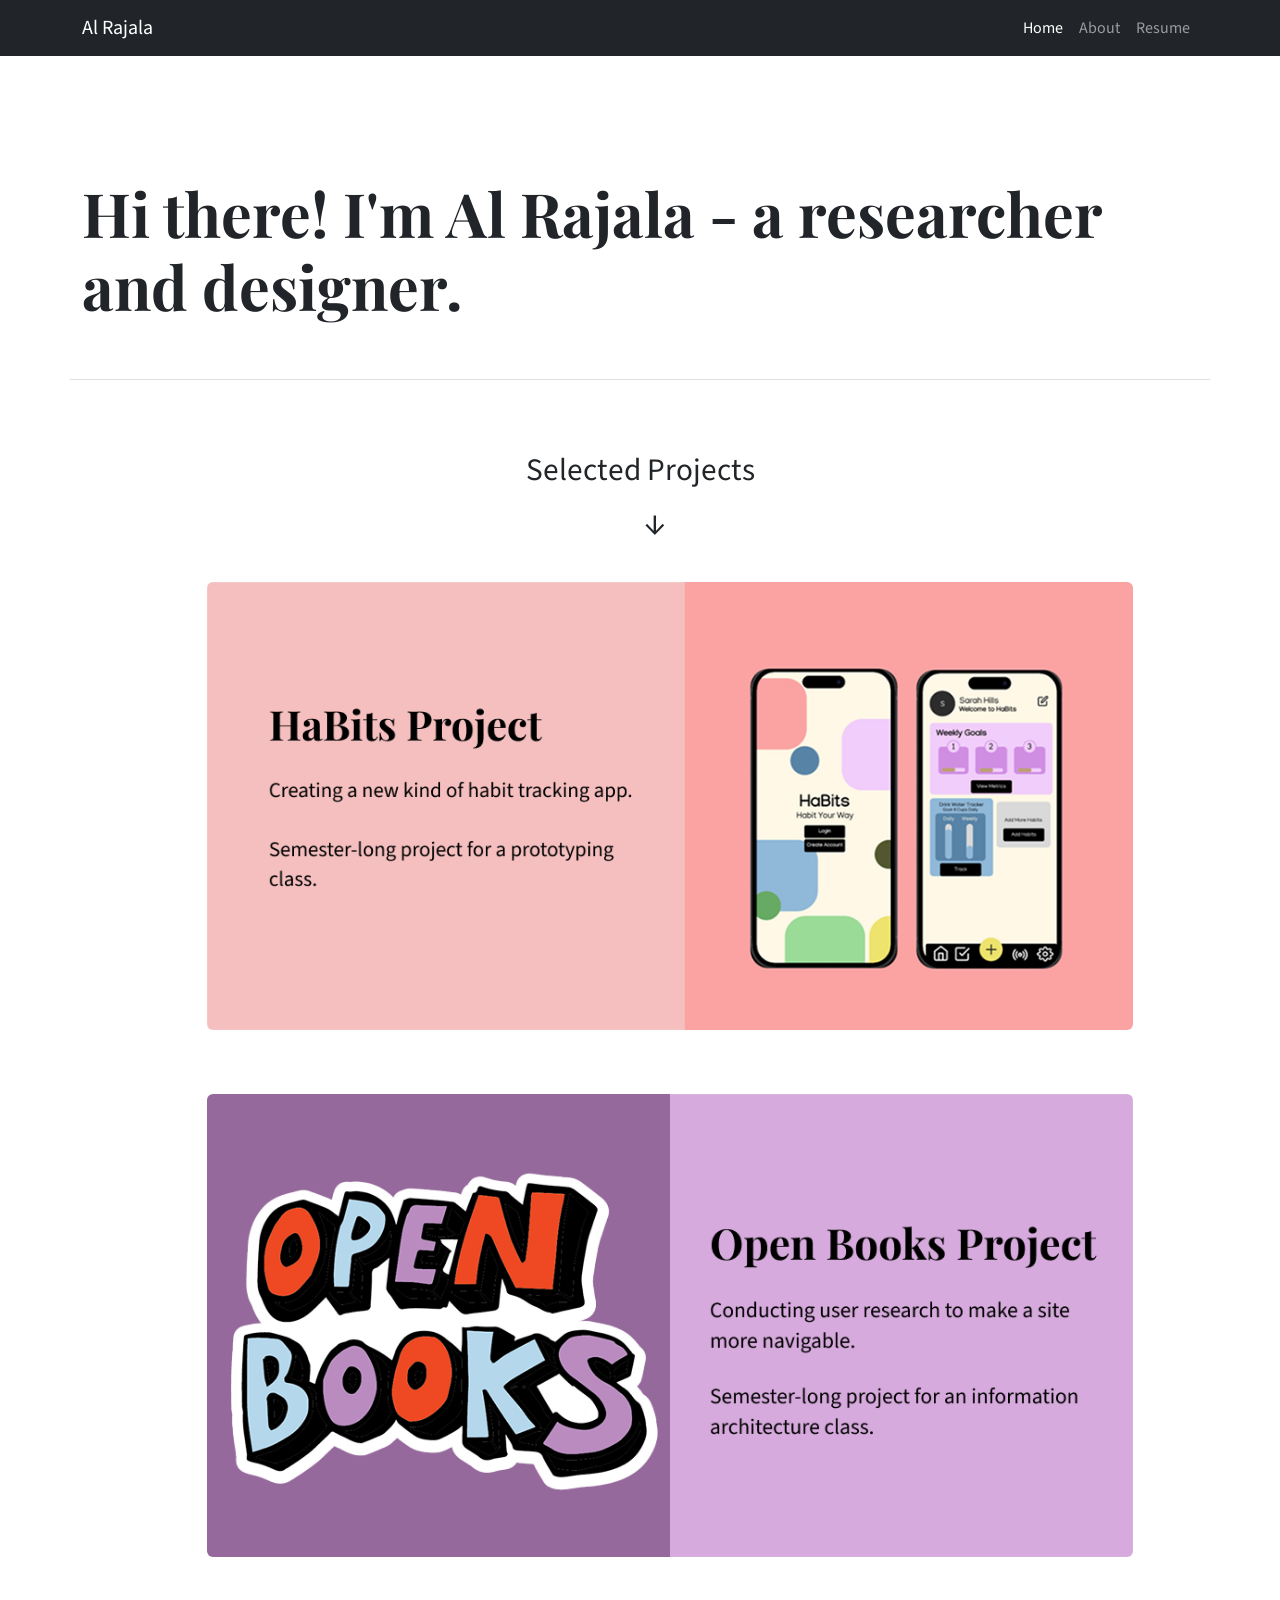
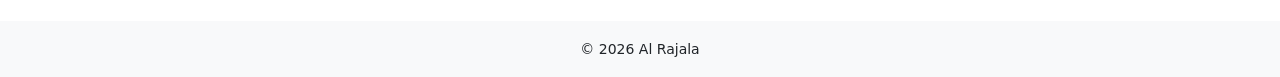
==== PortfolioWebsite/index.html @ c46910c2 "Add files via upload" ====
<!DOCTYPE html>
<html lang="en">
<head>
  <meta charset="UTF-8">
  <meta name="viewport" content="width=device-width, initial-scale=1">
  <title>Home | My Portfolio</title>
  <link href="https://cdn.jsdelivr.net/npm/bootstrap@5.3.3/dist/css/bootstrap.min.css" rel="stylesheet">
  <link href="css/style.css" rel="stylesheet">

  <link rel="preconnect" href="https://fonts.googleapis.com">
<link rel="preconnect" href="https://fonts.gstatic.com" crossorigin>
<link href="https://fonts.googleapis.com/css2?family=Playfair+Display:ital,wght@0,400..900;1,400..900&family=Source+Sans+3:ital,wght@0,200..900;1,200..900&display=swap" rel="stylesheet">
</head>
<body>
  <!-- Sticky navigation bar -->
  <nav class="navbar navbar-expand-md navbar-dark bg-dark sticky-top">
    <div class="container">
      <a class="navbar-brand" href="index.html">Al Rajala</a>
      <button class="navbar-toggler" type="button" data-bs-toggle="collapse" data-bs-target="#mainNav"
              aria-controls="mainNav" aria-expanded="false" aria-label="Toggle navigation">
        <span class="navbar-toggler-icon"></span>
      </button>
      <div class="collapse navbar-collapse" id="mainNav">
        <ul class="navbar-nav ms-auto">
          <li class="nav-item"><a class="nav-link active" href="index.html" aria-current="page">Home</a></li>
          <li class="nav-item"><a class="nav-link" href="about.html">About</a></li>
          <li class="nav-item"><a class="nav-link" target="_blank" href="Rajala Web Design Resume Oct 2026.pdf">Resume</a></li>
        </ul>
      </div>
    </div>
  </nav>

  <main class="container py-4">

    <div class="row mt-5 mb-5"></div>
    <!-- Row 1: full-width heading -->
    <div class="row mt-5">
      <div class="col-12">
        <h1>Hi there! I'm Al Rajala - a researcher and designer.</h1>
      </div>
    </div>

    <div class="row mt-5 border-top">
      <center>
        <br><br><br>
        <h4>Selected Projects</h4>
        <p style="font-size: 35px">&#8595;</p>
      </center>

    </div>

    <!-- Row 2: image, 12 cols below large, 10 cols at large+ ; links to project page -->
    <div class="row mt-3">
      <div class="col-1"></div>
      <div class="col-lg-10">
        <p>
        <a href="habits.html">
          <img src="images/habitstile.png" class="img-fluid rounded" alt="Featured project placeholder image">
        </a></p>
        <br><br>
        <p>
        <a href="openbooks.html">
          <img src="images/openbookstile.png" class="img-fluid rounded" alt="Featured project placeholder image">
        </a></p>
      </div>
      <div class="col-1"></div>
    </div>
  </main>

  <footer class="bg-light text-center py-3 mt-4">
    <small>&copy; 2026 Al Rajala</small>
  </footer>

  <script src="https://cdn.jsdelivr.net/npm/bootstrap@5.3.3/dist/js/bootstrap.bundle.min.js"></script>
</body>
</html>
---- PortfolioWebsite/css/style.css ----
/* Custom styles — Bootstrap handles most layout */
body {
  display: flex;
  flex-direction: column;
  min-height: 100vh;
}
main { flex: 1; }
a img:hover { opacity: 0.85; }

.sidebar-sticky{ 
  top: 5rem;
}

h1{
  font-family: "Playfair Display", serif;
  font-size: 3.815rem;
  font-weight: 700;
}

h2{
  font-family: "Playfair Display", serif;
  font-size: 3.052rem; 
  font-weight: 700;
}

h3{
  font-family: "Playfair Display", serif; 
  font-size: 2.441rem; 
  font-weight: 700;
  scroll-margin-top: 100px;
}

h4{
  font-family: "Source Sans 3", sans-serif;
  font-size: 1.953rem;
  font-weight: 400;
}

h5{
  font-family: "Source Sans 3", sans-serif;
  font-size: 1.563rem;
  font-weight: 400;
}

h6{
  font-family: "Source Sans 3", sans-serif;
  font-size: 1.25rem; 
  font-weight: 400;
}

p{
  font-family: "Source Sans 3", sans-serif;
  font-size: 1rem;
  text-indent: 30px;
}

.sidebar{ 
  font-family: "Source Sans 3", sans-serif;
  font-size: 1rem;
  text-decoration: none;
}

.nav-item{ 
  font-family: "Source Sans 3", sans-serif !important;
}

.navbar-brand{ 
    font-family: "Source Sans 3", sans-serif !important;

}

a{
  color:#2C97A8;
}

a:hover{
  color:#3BBCD1;
}



.playfair-display-specs {
  font-family: "Playfair Display", serif;
  font-optical-sizing: auto;
  font-weight: 400;
  font-style: normal;
}


.source-sans-3-specs {
  font-family: "Source Sans 3", sans-serif;
  font-optical-sizing: auto;
  font-weight: 400;
  font-style: normal;
}
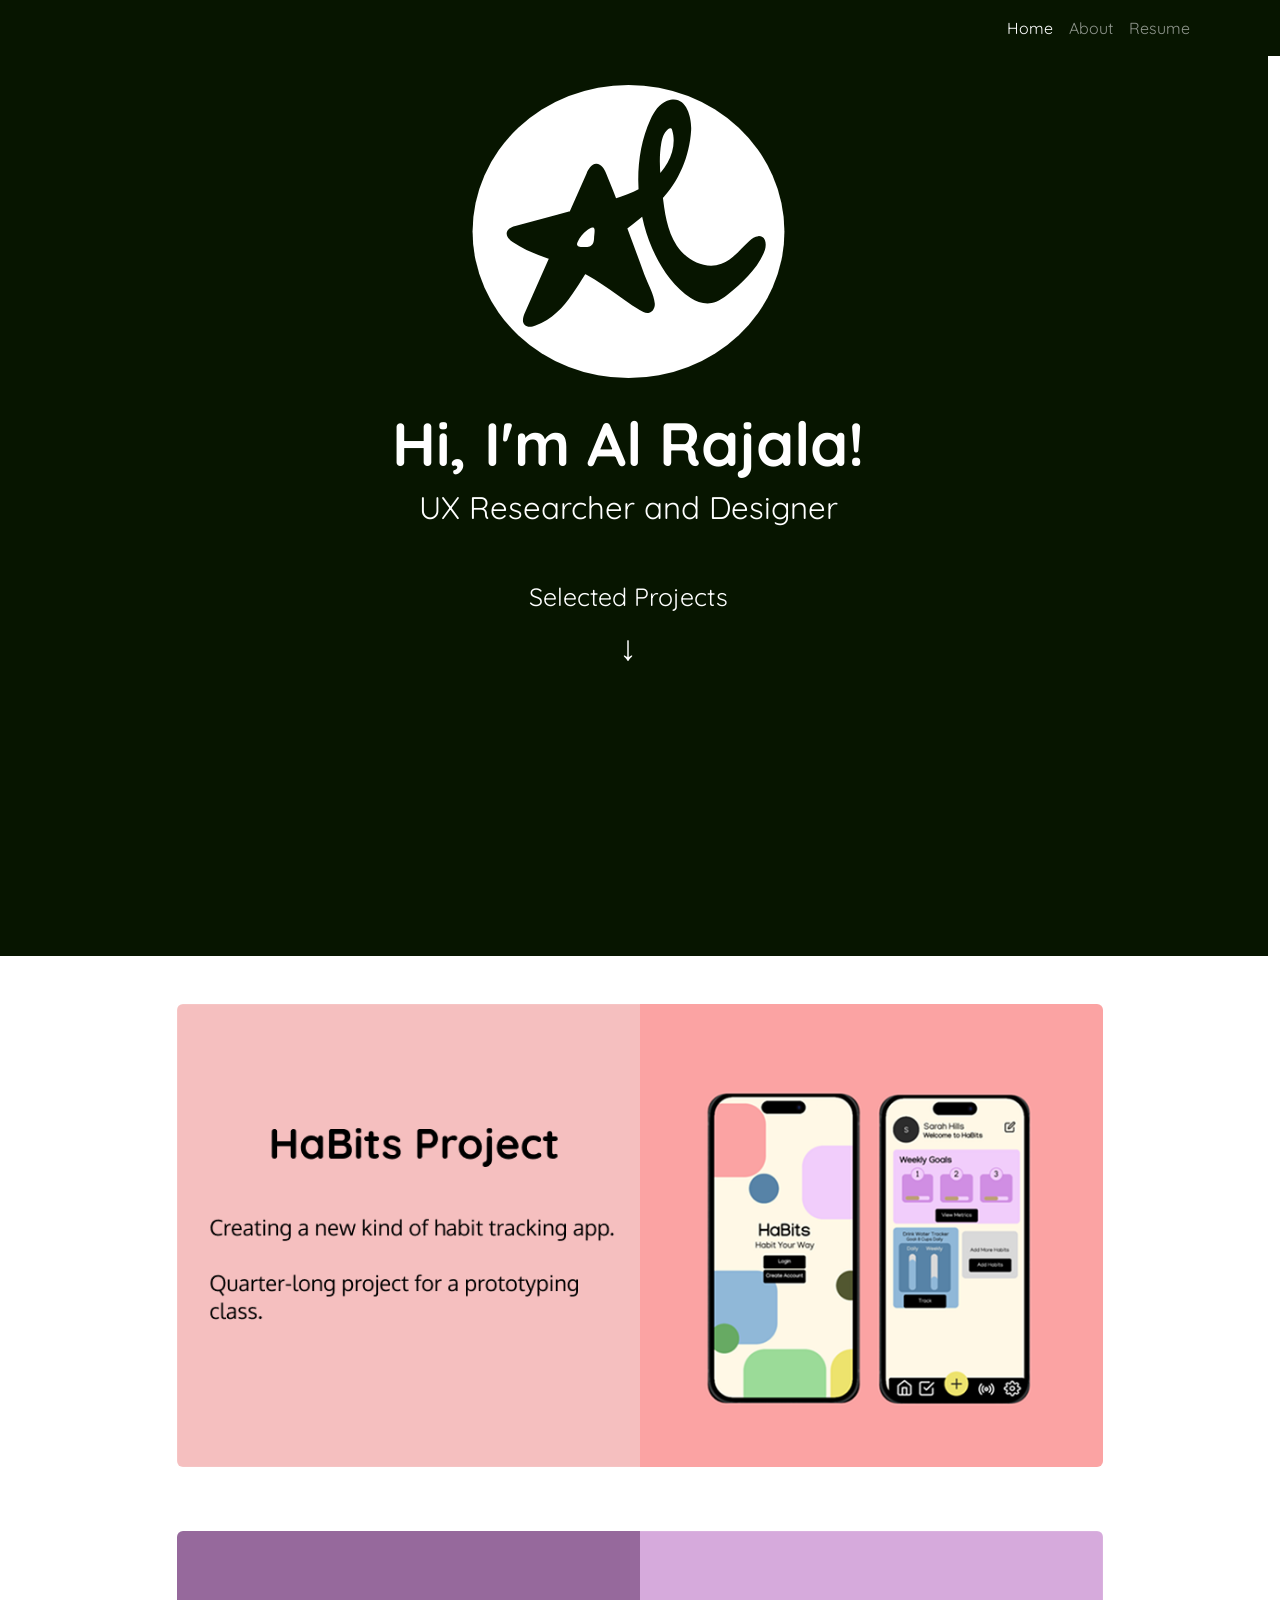
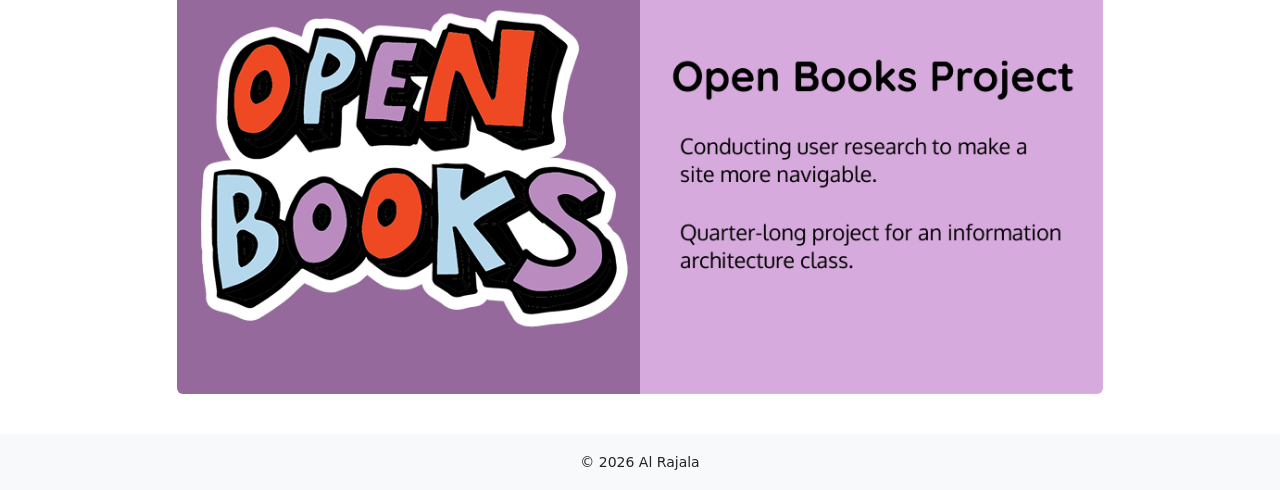
==== commit fb75787b: "Add files via upload" ====
--- a/PortfolioWebsite/index.html
+++ b/PortfolioWebsite/index.html
@@ -9,13 +9,13 @@
 
   <link rel="preconnect" href="https://fonts.googleapis.com">
 <link rel="preconnect" href="https://fonts.gstatic.com" crossorigin>
-<link href="https://fonts.googleapis.com/css2?family=Playfair+Display:ital,wght@0,400..900;1,400..900&family=Source+Sans+3:ital,wght@0,200..900;1,200..900&display=swap" rel="stylesheet">
+<link href="https://fonts.googleapis.com/css2?family=Oxygen:wght@300;400;700&family=Quicksand:wght@300..700&display=swap" rel="stylesheet">
 </head>
 <body>
   <!-- Sticky navigation bar -->
-  <nav class="navbar navbar-expand-md navbar-dark bg-dark sticky-top">
+  <nav class="navbar navbar-expand-md navbar-dark sticky-top">
     <div class="container">
-      <a class="navbar-brand" href="index.html">Al Rajala</a>
+      
       <button class="navbar-toggler" type="button" data-bs-toggle="collapse" data-bs-target="#mainNav"
               aria-controls="mainNav" aria-expanded="false" aria-label="Toggle navigation">
         <span class="navbar-toggler-icon"></span>
@@ -30,37 +30,36 @@
     </div>
   </nav>
 
-  <main class="container py-4">
-
-    <div class="row mt-5 mb-5"></div>
-    <!-- Row 1: full-width heading -->
-    <div class="row mt-5">
+ <!-- Row 1 -->
+    <div class="row w-100 vh-100" style="padding:0 !important; background-color: #071500; color: white;">
       <div class="col-12">
-        <h1>Hi there! I'm Al Rajala - a researcher and designer.</h1>
+        <center>
+       <img src="images/logo.svg" style="width: 375px;">
+       <h1>Hi, I'm Al Rajala!</h1>
+       <h4>UX Researcher and Designer</h4>
+       <br><br>
+       <h5>Selected Projects</h5>
+        <p style="font-size: 35px">&#8595;</p>
+        </center>
       </div>
     </div>
 
-    <div class="row mt-5 border-top">
-      <center>
-        <br><br><br>
-        <h4>Selected Projects</h4>
-        <p style="font-size: 35px">&#8595;</p>
-      </center>
-
-    </div>
+  <main class="container">
+   
+   
 
     <!-- Row 2: image, 12 cols below large, 10 cols at large+ ; links to project page -->
-    <div class="row mt-3">
+    <div class="row mt-5">
       <div class="col-1"></div>
       <div class="col-lg-10">
         <p>
         <a href="habits.html">
-          <img src="images/habitstile.png" class="img-fluid rounded" alt="Featured project placeholder image">
+          <img src="images/habitstile.png" style="width:1000px;" class="img-fluid rounded" >
         </a></p>
         <br><br>
         <p>
         <a href="openbooks.html">
-          <img src="images/openbookstile.png" class="img-fluid rounded" alt="Featured project placeholder image">
+          <img src="images/openbookstile.png" class="img-fluid rounded" >
         </a></p>
       </div>
       <div class="col-1"></div>
--- a/PortfolioWebsite/css/style.css
+++ b/PortfolioWebsite/css/style.css
@@ -12,61 +12,64 @@
 }
 
 h1{
-  font-family: "Playfair Display", serif;
+  font-family: "Quicksand", sans-serif;
   font-size: 3.815rem;
   font-weight: 700;
 }
 
 h2{
-  font-family: "Playfair Display", serif;
+  font-family: "Quicksand", sans-serif;
   font-size: 3.052rem; 
   font-weight: 700;
 }
 
 h3{
-  font-family: "Playfair Display", serif; 
+  font-family: "Quicksand", sans-serif;
   font-size: 2.441rem; 
   font-weight: 700;
   scroll-margin-top: 100px;
 }
 
 h4{
-  font-family: "Source Sans 3", sans-serif;
+ font-family: "Quicksand", sans-serif;
   font-size: 1.953rem;
   font-weight: 400;
 }
 
 h5{
-  font-family: "Source Sans 3", sans-serif;
+  font-family: "Quicksand", sans-serif;
   font-size: 1.563rem;
   font-weight: 400;
 }
 
 h6{
-  font-family: "Source Sans 3", sans-serif;
+  font-family: "Oxygen", sans-serif;
   font-size: 1.25rem; 
   font-weight: 400;
 }
 
 p{
-  font-family: "Source Sans 3", sans-serif;
+  font-family: "Oxygen", sans-serif;
   font-size: 1rem;
-  text-indent: 30px;
 }
 
 .sidebar{ 
-  font-family: "Source Sans 3", sans-serif;
+  font-family: "Oxygen", sans-serif;
   font-size: 1rem;
   text-decoration: none;
+  color: black;
+}
+
+.sidebar:hover{
+  color: lightgray;
 }
 
 .nav-item{ 
-  font-family: "Source Sans 3", sans-serif !important;
+   font-family: "Quicksand", sans-serif !important;
 }
 
-.navbar-brand{ 
-    font-family: "Source Sans 3", sans-serif !important;
-
+.navbar{ 
+    background-color: #071500 !important;
 }
 
 a{
@@ -77,19 +80,64 @@
   color:#3BBCD1;
 }
 
-
-
-.playfair-display-specs {
-  font-family: "Playfair Display", serif;
+.quicksand-specs {
+  font-family: "Quicksand", sans-serif;
   font-optical-sizing: auto;
   font-weight: 400;
   font-style: normal;
 }
 
+.oxygen-light {
+  font-family: "Oxygen", sans-serif;
+  font-weight: 300;
+  font-style: normal;
+}
 
-.source-sans-3-specs {
-  font-family: "Source Sans 3", sans-serif;
-  font-optical-sizing: auto;
+.oxygen-regular {
+  font-family: "Oxygen", sans-serif;
   font-weight: 400;
   font-style: normal;
-}+}
+
+.oxygen-bold {
+  font-family: "Oxygen", sans-serif;
+  font-weight: 700;
+  font-style: normal;
+}
+
+/* CSS for overview table */
+
+.ds-overview-table {
+  width: 100%;
+  border-collapse: separate;
+  border-spacing: 0;
+  border: 1px solid #999999;
+  border-radius: 10px;
+  font-variant-numeric: tabular-nums;
+}
+.ds-overview-table th,
+.ds-overview-table td { padding: 7px ; width: 25%; vertical-align: top; }
+.ds-overview-table thead th {
+  background: transparent;
+  color: black;
+  font-family: "Quicksand", sans-serif;
+  font-size: 1.563rem;
+  font-weight: 600;
+}
+.ds-overview-table tbody td {
+  background: transparent;
+  font-family: "Quicksand", sans-serif;
+}
+.ds-overview-table th + th, .ds-overview-table td + td { border-left: 1px solid #999999; }
+.table-scroll { overflow-x: auto; }
+
+/* CSS for tldr boxes */
+
+.ds-tldr { 
+  display: flex; 
+  flex-direction: 
+  column; height: 100%;
+  background: lightgrey;
+  border-radius: 10px;
+  padding:10px;
+}
